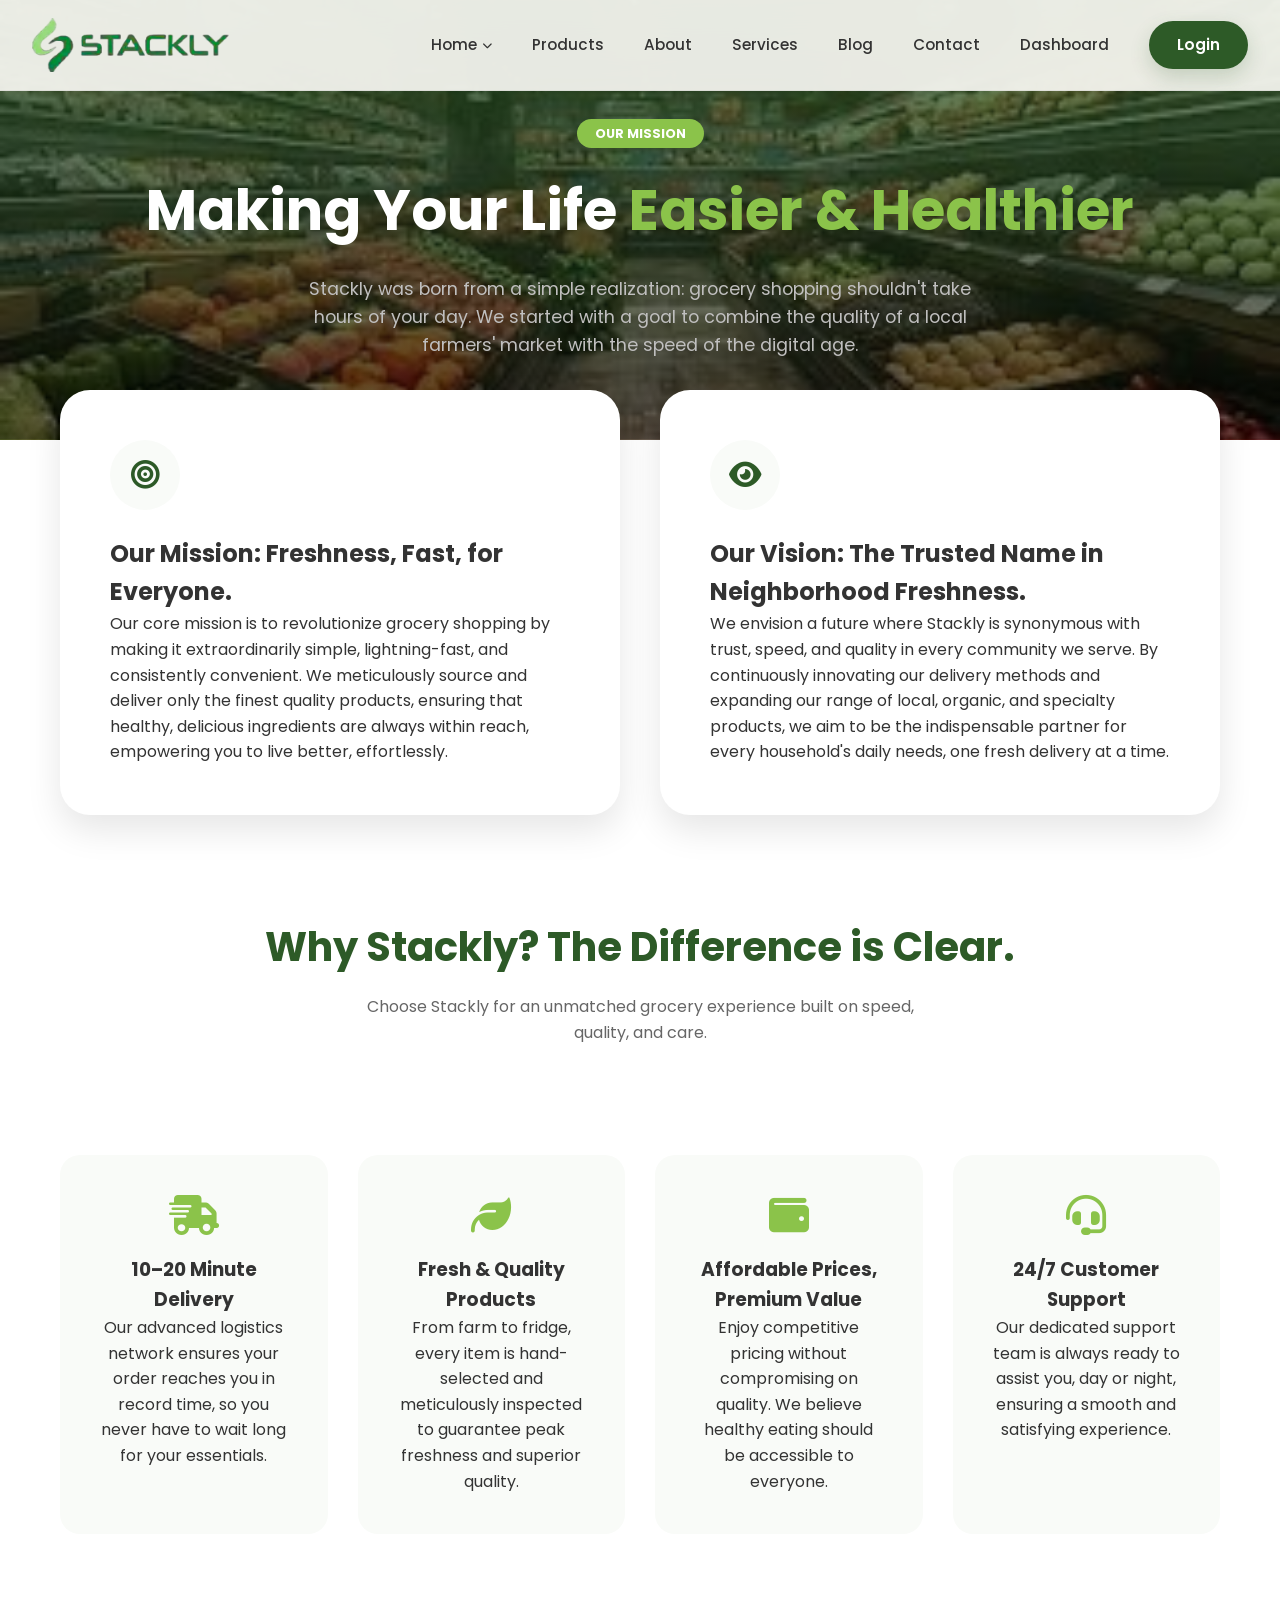
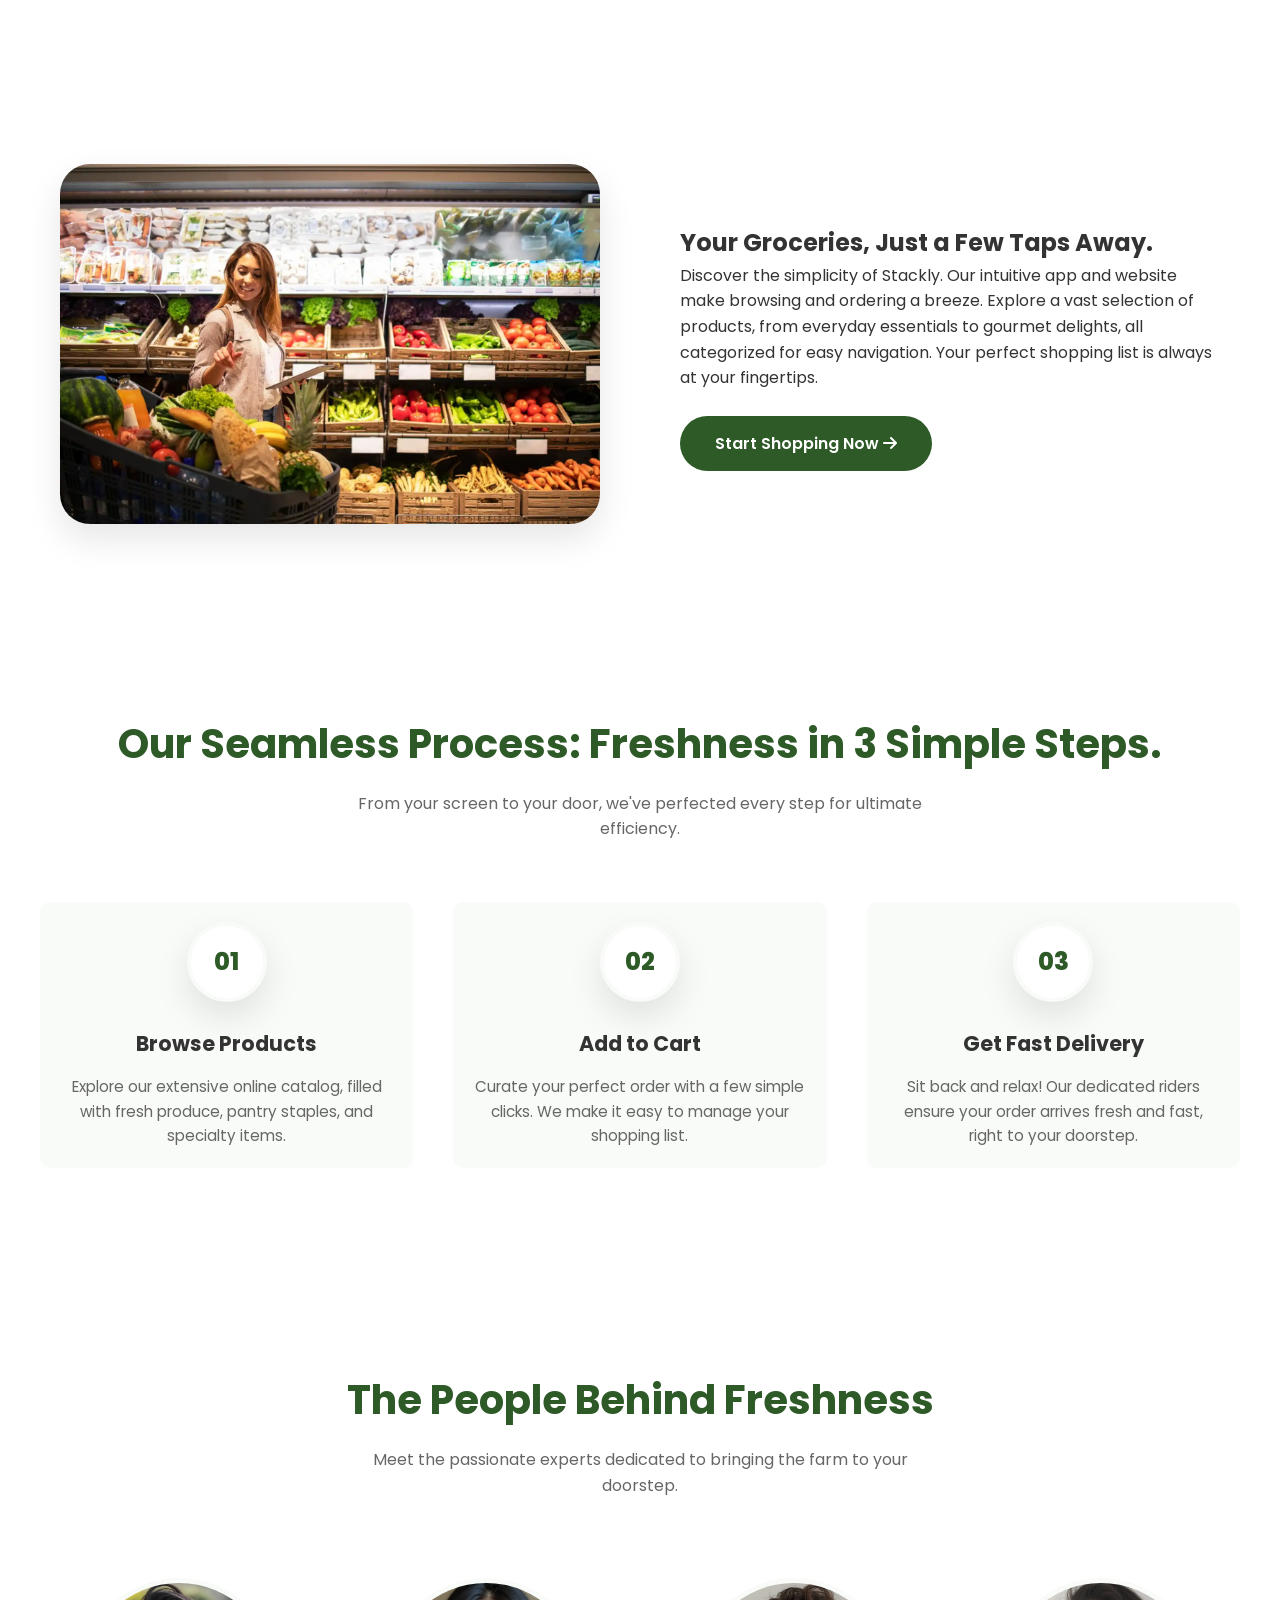
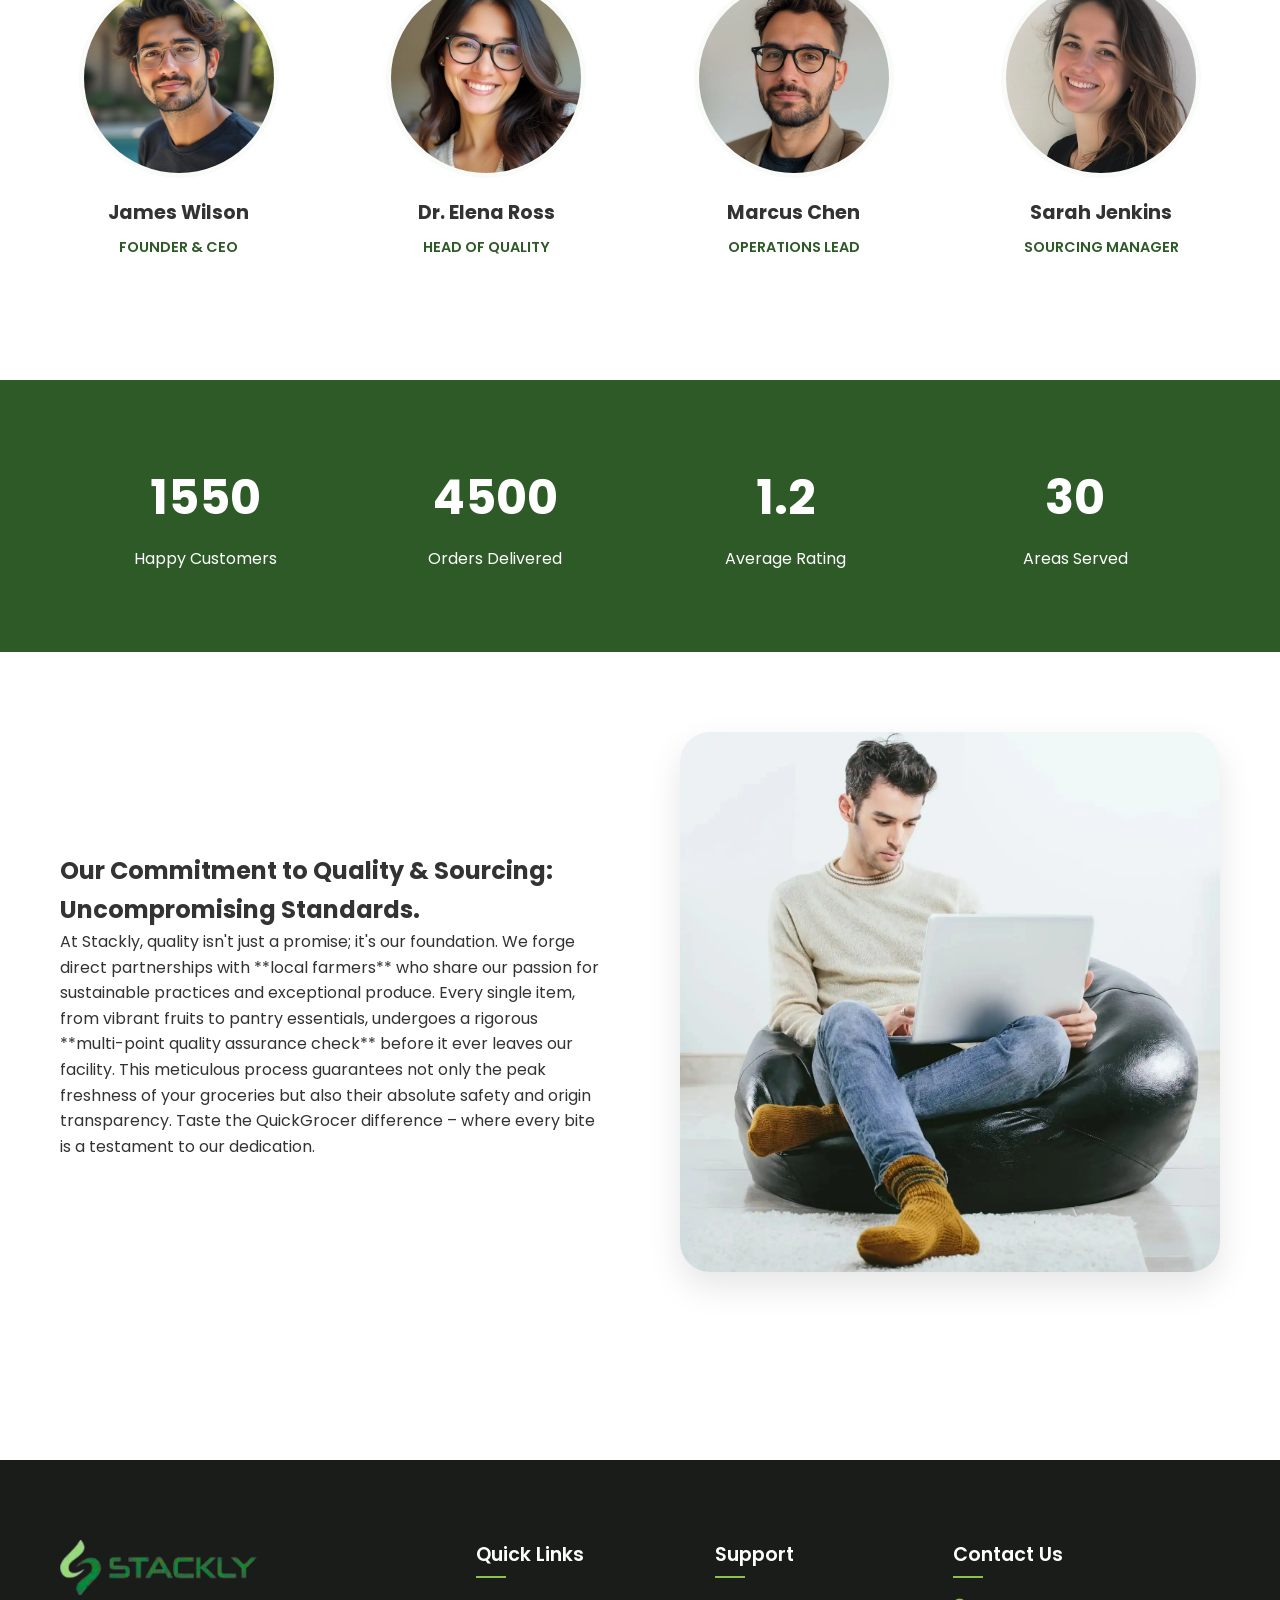
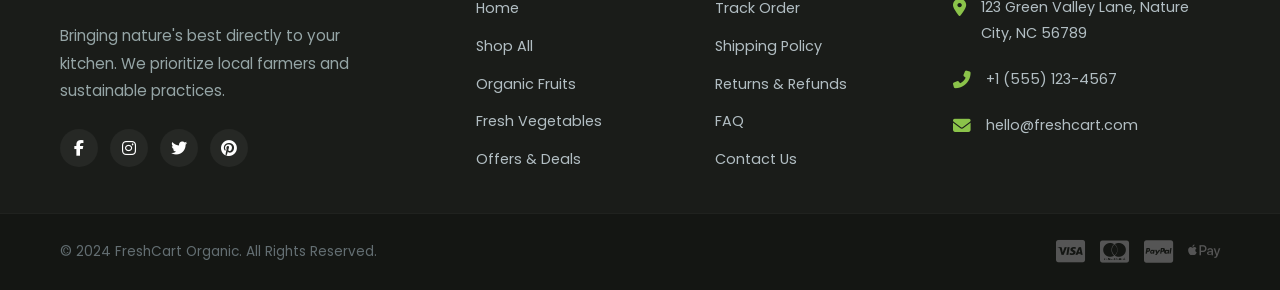
==== about.html @ 6ad71490 "first commit" ====
<!DOCTYPE html>
<html lang="en">
<head>
    <meta charset="UTF-8">
    <meta name="viewport" content="width=device-width, initial-scale=1.0">
    <title>About Us - Stackly Grocery Store</title>
    <link href="https://fonts.googleapis.com/css2?family=Poppins:wght@300;400;600;700&display=swap" rel="stylesheet">
    <link rel="stylesheet" href="https://cdnjs.cloudflare.com/ajax/libs/font-awesome/6.4.0/css/all.min.css">
    <link rel="stylesheet" href="about.css">
</head>
<body>

   <header class="main-header">
    <nav class="navbar">
        <a href="index.html" class="logo">
            <img src="assets/logo.webp" alt="Stackly Logo">
        </a>
        
        <ul class="nav-menu" id="nav-menu">
            <li class="nav-item dropdown">
                <a href="#" class="nav-link" id="current-home">
                    Home <i class="fas fa-chevron-down" style="font-size: 10px; margin-left: 5px;"></i>
                </a>
                <ul class="dropdown-menu" id="home-dropdown">
                    <li><a href="index.html">Home 1</a></li>
                    <li><a href="home2.html">Home 2</a></li>
                </ul>
            </li>
            <li class="nav-item"><a href="products.html" class="nav-link">Products</a></li>
            
            <li class="nav-item"><a href="about.html" class="nav-link">About</a></li>
            <li class="nav-item"><a href="services.html" class="nav-link">Services</a></li>
            <li class="nav-item"><a href="blog.html" class="nav-link">Blog</a></li>
            <li class="nav-item"><a href="contact.html" class="nav-link">Contact</a></li>
            <li class="nav-item"><a href="dashboard.html" class="nav-link">Dashboard</a></li>
            <li class="nav-item"><a href="login.html" class="nav-link btn-login">Login</a></li>
        </ul>

        <div class="hamburger" id="hamburger">
            <span class="bar"></span>
            <span class="bar"></span>
            <span class="bar"></span>
        </div>
    </nav>
</header>
    <section class="about-hero">
        <div class="container">
            <div class="hero-content reveal-up">
                <span class="tag">Our Mission</span>
                <h1>Making Your Life <span>Easier & Healthier</span></h1>
                <p>Stackly was born from a simple realization: grocery shopping shouldn't take hours of your day. We started with a goal to combine the quality of a local farmers' market with the speed of the digital age.</p>
            </div>
        </div>
    </section>

    <section class="mission-vision container">
        <div class="mv-grid">
            <div class="mv-card reveal-left">
                <div class="icon-circle"><i class="fas fa-bullseye"></i></div>
                <h2>Our Mission: Freshness, Fast, for Everyone.</h2>
                <p>Our core mission is to revolutionize grocery shopping by making it extraordinarily simple, lightning-fast, and consistently convenient. We meticulously source and deliver only the finest quality products, ensuring that healthy, delicious ingredients are always within reach, empowering you to live better, effortlessly.</p>
            </div>
            <div class="mv-card reveal-right">
                <div class="icon-circle"><i class="fas fa-eye"></i></div>
                <h2>Our Vision: The Trusted Name in Neighborhood Freshness.</h2>
                <p>We envision a future where Stackly is synonymous with trust, speed, and quality in every community we serve. By continuously innovating our delivery methods and expanding our range of local, organic, and specialty products, we aim to be the indispensable partner for every household's daily needs, one fresh delivery at a time.</p>
            </div>
        </div>
    </section>

    <section class="why-us ">
        <h2 class="section-title reveal-up">Why Stackly? The Difference is Clear.</h2>
        <p class="section-subtitle reveal-up delay-1">Choose Stackly for an unmatched grocery experience built on speed, quality, and care.</p>
        <div class="features-grid">
            <div class="feature-card reveal-up delay-1">
                <i class="fas fa-truck-fast"></i>
                <h3>10–20 Minute Delivery</h3>
                <p>Our advanced logistics network ensures your order reaches you in record time, so you never have to wait long for your essentials.</p>
            </div>
            <div class="feature-card reveal-up delay-2">
                <i class="fas fa-leaf"></i>
                <h3>Fresh & Quality Products</h3>
                <p>From farm to fridge, every item is hand-selected and meticulously inspected to guarantee peak freshness and superior quality.</p>
            </div>
            <div class="feature-card reveal-up delay-3">
                <i class="fas fa-wallet"></i>
                <h3>Affordable Prices, Premium Value</h3>
                <p>Enjoy competitive pricing without compromising on quality. We believe healthy eating should be accessible to everyone.</p>
            </div>
            
            <div class="feature-card reveal-up delay-5">
                <i class="fas fa-headset"></i>
                <h3>24/7 Customer Support</h3>
                <p>Our dedicated support team is always ready to assist you, day or night, ensuring a smooth and satisfying experience.</p>
            
        </div>
    </section>

    <section class="image-text-split container">
        <div class="split-content">
            <div class="image-area reveal-left">
                <img src="assets/about1.webp" alt="Person browsing groceries on a tablet">
            </div>
            <div class="text-area reveal-right">
                <h2>Your Groceries, Just a Few Taps Away.</h2>
                <p>Discover the simplicity of Stackly. Our intuitive app and website make browsing and ordering a breeze. Explore a vast selection of products, from everyday essentials to gourmet delights, all categorized for easy navigation. Your perfect shopping list is always at your fingertips.</p>
                <a href="errorPage.html" class="btn-primary">Start Shopping Now <i class="fas fa-arrow-right"></i></a>
            </div>
        </div>
    </section>

    <section class="process container">
        <h2 class="section-title reveal-up">Our Seamless Process: Freshness in 3 Simple Steps.</h2>
        <p class="section-subtitle reveal-up delay-1">From your screen to your door, we've perfected every step for ultimate efficiency.</p>
        <div class="process-grid">
            <div class="step reveal-up delay-1">
                <span class="step-num">01</span>
                <h4>Browse Products</h4>
                <p>Explore our extensive online catalog, filled with fresh produce, pantry staples, and specialty items.</p>
            </div>
            <div class="step reveal-up delay-2">
                <span class="step-num">02</span>
                <h4>Add to Cart</h4>
                <p>Curate your perfect order with a few simple clicks. We make it easy to manage your shopping list.</p>
            </div>
            <div class="step reveal-up delay-3">
                <span class="step-num">03</span>
                <h4>Get Fast Delivery</h4>
                <p>Sit back and relax! Our dedicated riders ensure your order arrives fresh and fast, right to your doorstep.</p>
            </div>
        </div>
    </section>

    <section class="team container">
    <div class="section-header reveal-up">
        <h2 class="section-title">The People Behind <span>Freshness</span></h2>
        <p class="section-subtitle">Meet the passionate experts dedicated to bringing the farm to your doorstep.</p>
    </div>

    <div class="team-grid">
        <div class="team-card reveal-up delay-1">
            <div class="member-img">
                <img src="assets/uifaces-popular-avatar (4).webp" alt="CEO">
                <div class="social-overlay">
                    <a href="errorPage.html"><i class="fab fa-linkedin-in"></i></a>
                    <a href="errorPage.html"><i class="fab fa-twitter"></i></a>
                </div>
            </div>
            <div class="member-info">
                <h4>James Wilson</h4>
                <span>Founder & CEO</span>
            </div>
        </div>

        <div class="team-card reveal-up delay-2">
            <div class="member-img">
                <img src="assets/uifaces-popular-avatar (3).webp" alt="Nutritionist">
                <div class="social-overlay">
                    <a href="errorPage.html"><i class="fab fa-linkedin-in"></i></a>
                    <a href="errorPage.html"><i class="fab fa-instagram"></i></a>
                </div>
            </div>
            <div class="member-info">
                <h4>Dr. Elena Ross</h4>
                <span>Head of Quality</span>
            </div>
        </div>

        <div class="team-card reveal-up delay-3">
            <div class="member-img">
                <img src="assets/uifaces-popular-avatar (6).webp" alt="Logistics">
                <div class="social-overlay">
                    <a href="errorPage.html"><i class="fab fa-linkedin-in"></i></a>
                    <a href="errorPage.html"><i class="fab fa-twitter"></i></a>
                </div>
            </div>
            <div class="member-info">
                <h4>Marcus Chen</h4>
                <span>Operations Lead</span>
            </div>
        </div>

        <div class="team-card reveal-up delay-4">
            <div class="member-img">
                <img src="assets/uifaces-popular-avatar (7).webp" alt="Sourcing">
                <div class="social-overlay">
                    <a href="errorPage.html"><i class="fab fa-linkedin-in"></i></a>
                    <a href="errorPage.html"><i class="fab fa-instagram"></i></a>
                </div>
            </div>
            <div class="member-info">
                <h4>Sarah Jenkins</h4>
                <span>Sourcing Manager</span>
            </div>
        </div>
    </div>
</section>

    <section class="customer-trust-stats">
        <div class="container stats-grid">
            <div class="stat-item reveal-up delay-1">
                <h2 class="counter" data-target="5000">0</h2>
                <p>Happy Customers</p>
            </div>
            <div class="stat-item reveal-up delay-2">
                <h2 class="counter" data-target="15000">0</h2>
                <p>Orders Delivered</p>
            </div>
            <div class="stat-item reveal-up delay-3">
                <h2 class="counter" data-target="4.9">0</h2>
                <p>Average Rating</p>
            </div>
            <div class="stat-item reveal-up delay-4">
                <h2 class="counter" data-target="50">0</h2>
                <p>Areas Served</p>
            </div>
        </div>
    </section>

    <section class="image-text-split reverse container">
        <div class="split-content">
            <div class="image-area reveal-right">
                <img src="assets/about2.webp" alt="Fresh produce being quality checked">
            </div>
            <div class="text-area reveal-left">
                <h2>Our Commitment to Quality & Sourcing: Uncompromising Standards.</h2>
                <p>At Stackly, quality isn't just a promise; it's our foundation. We forge direct partnerships with **local farmers** who share our passion for sustainable practices and exceptional produce. Every single item, from vibrant fruits to pantry essentials, undergoes a rigorous **multi-point quality assurance check** before it ever leaves our facility. This meticulous process guarantees not only the peak freshness of your groceries but also their absolute safety and origin transparency. Taste the QuickGrocer difference – where every bite is a testament to our dedication.</p>
            </div>
        </div>
    </section>

    

    <footer class="main-footer">
    <div class="container footer-grid">
        <div class="footer-col">
    <a href="index.html" class="footer-logo">
        <img src="assets/logo.webp" alt="FreshCart Logo">
    </a>
    <p class="footer-desc">Bringing nature's best directly to your kitchen. We prioritize local farmers and sustainable practices.</p>
    <div class="social-links">
        <a href="errorPage.html"><i class="fab fa-facebook-f"></i></a>
        <a href="errorPage.html"><i class="fab fa-instagram"></i></a>
        <a href="errorPage.html"><i class="fab fa-twitter"></i></a>
        <a href="errorPage.html"><i class="fab fa-pinterest"></i></a>
    </div>
</div>

        <div class="footer-col">
            <h3>Quick Links</h3>
            <ul>
                <li><a href="index.html">Home</a></li>
                <li><a href="products.html">Shop All</a></li>
                <li><a href="errorPage.html">Organic Fruits</a></li>
                <li><a href="errorPage.html">Fresh Vegetables</a></li>
                <li><a href="errorPage.html">Offers & Deals</a></li>
            </ul>
        </div>

        <div class="footer-col">
            <h3>Support</h3>
            <ul>
                <li><a href="errorPage.html">Track Order</a></li>
                <li><a href="errorPage.html">Shipping Policy</a></li>
                <li><a href="errorPage.html">Returns & Refunds</a></li>
                <li><a href="errorPage.html">FAQ</a></li>
                <li><a href="contact.html">Contact Us</a></li>
            </ul>
        </div>

        <div class="footer-col">
            <h3>Contact Us</h3>
            <div class="contact-item">
                <i class="fas fa-map-marker-alt"></i>
                <p>123 Green Valley Lane, Nature City, NC 56789</p>
            </div>
            <div class="contact-item">
                <i class="fas fa-phone-alt"></i>
                <p>+1 (555) 123-4567</p>
            </div>
            <div class="contact-item">
                <i class="fas fa-envelope"></i>
                <p>hello@freshcart.com</p>
            </div>
        </div>
    </div>

    <div class="footer-bottom">
        <div class="container bottom-flex">
            <p>&copy; 2024 FreshCart Organic. All Rights Reserved.</p>
            <div class="payment-methods">
                <i class="fab fa-cc-visa"></i>
                <i class="fab fa-cc-mastercard"></i>
                <i class="fab fa-cc-paypal"></i>
                <i class="fab fa-apple-pay"></i>
            </div>
        </div>
    </div>
</footer>
    <script>
        document.addEventListener('DOMContentLoaded', () => {
    const hamburger = document.getElementById('hamburger');
const navMenu = document.getElementById('nav-menu');

// Toggle Hamburger
hamburger.addEventListener('click', () => {
    navMenu.classList.toggle('active');
    hamburger.classList.toggle('toggle');
});

// Handle Mobile Dropdown Click
const homeItem = document.querySelector('.nav-item.dropdown');
homeItem.addEventListener('click', function(e) {
    if (window.innerWidth <= 992) {
        // Only toggle sub-menu on mobile
        this.classList.toggle('active');
        // Prevent immediate navigation if the 'Home' link itself is clicked
        if(e.target.id === 'current-home') {
            e.preventDefault();
        }
    }
});

// Close menu on link click (if it's not a dropdown toggle)
document.querySelectorAll('.nav-link').forEach(link => {
    link.addEventListener('click', (e) => {
        if (!link.parentElement.classList.contains('dropdown')) {
            navMenu.classList.remove('active');
            hamburger.classList.remove('remove');
        }
    });
});  
    // 1. Reveal Elements on Scroll (STAY VISIBLE)
    const revealElements = document.querySelectorAll('.reveal-up, .reveal-left, .reveal-right');
    
    const revealObserver = new IntersectionObserver((entries, observer) => {
        entries.forEach(entry => {
            if (entry.isIntersecting) {
                entry.target.classList.add('active');
                observer.unobserve(entry.target); // Stop observing, element stays visible
            }
        });
    }, { threshold: 0.15 }); // Trigger when 15% of the element is visible

    revealElements.forEach(el => revealObserver.observe(el));

    // 2. Counter Animation for Stats Section
    const counters = document.querySelectorAll('.counter');
    const statsSection = document.querySelector('.customer-trust-stats');

    const countObserver = new IntersectionObserver((entries, observer) => {
        if(entries[0].isIntersecting) {
            counters.forEach(counter => {
                const target = parseFloat(counter.getAttribute('data-target')); // Use parseFloat for decimals
                const isDecimal = target % 1 !== 0; // Check if target has a decimal

                const updateCount = () => {
                    const current = parseFloat(counter.innerText); // Use parseFloat
                    let increment = target / 100; // Adjust speed as needed

                    if (isDecimal) {
                        increment = 0.1; // For decimals, increment by 0.1
                        if (current < target) {
                            counter.innerText = (current + increment).toFixed(1); // Keep one decimal place
                            setTimeout(updateCount, 50); // Slower for smoother decimal count
                        } else {
                            counter.innerText = target.toFixed(1)  // Add + or ⭐
                        }
                    } else {
                        if (current < target) {
                            counter.innerText = Math.ceil(current + increment);
                            setTimeout(updateCount, 20); // Faster for integers
                        } else {
                            counter.innerText = target.toLocaleString() + "+"; // Add + for large numbers
                        }
                    }
                };
                updateCount();
            });
            observer.unobserve(statsSection); // Stop observing after counters animate
        }
    }, { threshold: 0.4 }); // Trigger when 40% of the stats section is visible

    if (statsSection) { // Ensure statsSection exists before observing
        countObserver.observe(statsSection);
    }
});
    </script>
</body>
</html>
---- about.css ----
:root {
    --primary: #2d5a27;       /* Deep Forest Green */
    --accent: #8bc34a;        /* Fresh Leaf Green */
    --secondary: #f9fbf8;     /* Very Light Mint */
    --text: #333333;
    --white: #ffffff;
    --shadow: 0 10px 30px rgba(0, 0, 0, 0.08);
    --transition: all 0.4s cubic-bezier(0.165, 0.84, 0.44, 1);
}

* {
    margin: 0;
    padding: 0;
    box-sizing: border-box;
}

body {
    font-family: 'Plus Jakarta Sans', sans-serif;
    line-height: 1.6;
    color: var(--text);
    overflow-x: hidden;
}

.container {
    max-width: 1200px;
    margin: 0 auto;
    padding: 0 20px;
}

/* --- REVEAL ANIMATIONS --- */
.reveal-up, .reveal-left, .reveal-right {
    opacity: 0;
    transition: all 0.8s ease-out;
}

.reveal-up { transform: translateY(50px); }
.reveal-left { transform: translateX(-50px); }
.reveal-right { transform: translateX(50px); }

.active {
    opacity: 1 !important;
    transform: translate(0) !important;
}

.delay-1 { transition-delay: 0.2s; }
.delay-2 { transition-delay: 0.4s; }
.delay-3 { transition-delay: 0.6s; }

/* --- NAVBAR --- */
 :root {
    --primary: #2d5a27;    /* Forest Green */
    --accent: #8bc34a;     /* Leaf Green */
    --white: #ffffff;
    --text: #333333;
    --light-bg: #f8fbf8;
     --footer-bg: #1A1C19;
    --footer-text: #b2bec3;
    --footer-heading: #ffffff;
    --accent: #8bc34a; /* Leaf Green */
    --transition: all 0.3s ease;
    --transition: all 0.3s cubic-bezier(0.25, 0.8, 0.25, 1);
    --shadow: 0 15px 35px rgba(0,0,0,0.1);
}

* {
    margin: 0;
    padding: 0;
    box-sizing: border-box;
    font-family: 'Poppins', sans-serif;
}

/* ================================================================
   2. HEADER & NAVBAR CONTAINER
   ================================================================ */
.main-header {
    background: rgba(253, 252, 248, 0.9);
    backdrop-filter: blur(20px);
    -webkit-backdrop-filter: blur(20px); /* Safari Support */
    position: fixed;
    width: 100%;
    top: 0;
    z-index: 1000;
    border-bottom: 1px solid rgba(0,0,0,0.05);
}

.navbar {
    max-width: 1300px;
    margin: 0 auto;
    display: flex;
    justify-content: space-between;
    align-items: center;
    height: 90px;
    padding: 0 2rem;
}

/* ================================================================
   3. LOGO (Updated: Image Support)
   ================================================================ */
.logo {
    display: flex;
    align-items: center;
    text-decoration: none;
    height: 100%;
}

.logo img {
    height: 55px; /* Adjust this to match your logo's aspect ratio */
    width: auto;
    object-fit: contain;
    transition: var(--transition);
}

.logo:hover img {
    transform: scale(1.05);
}

/* ================================================================
   4. NAVIGATION MENU
   ================================================================ */
.nav-menu {
    display: flex;
    align-items: center;
    list-style: none;
    gap: 2.5rem;
}

.nav-item {
    position: relative;
    list-style: none;
}

.nav-link {
    text-decoration: none;
    color: var(--text);
    font-weight: 500;
    font-size: 0.95rem;
    transition: var(--transition);
    cursor: pointer;
    display: flex;
    align-items: center;
}

.nav-link:hover {
    color: var(--accent);
}

/* ================================================================
   5. DROPDOWN LOGIC (Updated: Home 1 & Home 2)
   ================================================================ */
.dropdown-menu {
    position: absolute;
    top: 100%;
    left: 0;
    background: var(--white);
    min-width: 160px;
    box-shadow: var(--shadow);
    border-radius: 12px;
    padding: 10px 0;
    opacity: 0;
    visibility: hidden;
    transform: translateY(20px);
    transition: var(--transition);
    list-style: none;
    z-index: 1100;
}

/* Show Dropdown on Hover (Desktop) */
@media (min-width: 993px) {
    .nav-item:hover .dropdown-menu {
        opacity: 1;
        visibility: visible;
        transform: translateY(10px);
    }
}

.dropdown-menu li a {
    display: block;
    padding: 10px 20px;
    text-decoration: none;
    color: var(--text);
    font-size: 0.85rem;
    transition: 0.3s;
}

.dropdown-menu li a:hover {
    background: #f4f6f1;
    color: var(--primary);
    padding-left: 25px; /* Slide effect */
}

/* ================================================================
   6. LOGIN BUTTON
   ================================================================ */
.btn-login {
    background: var(--primary);
    color: white !important;
    padding: 12px 28px;
    border-radius: 50px;
    box-shadow: 0 8px 20px rgba(45, 90, 39, 0.2);
    font-weight: 600;
}

.btn-login:hover {
    background: var(--accent);
    color: var(--primary) !important;
    transform: translateY(-2px);
}

/* ================================================================
   7. HAMBURGER & MOBILE MENU (Updated: Responsive Design)
   ================================================================ */
.hamburger {
    display: none;
    cursor: pointer;
    z-index: 1001;
}

.bar {
    display: block;
    width: 25px;
    height: 2px;
    background: var(--text);
    margin: 6px;
    transition: 0.4s;
}

@media (max-width: 992px) {
    .navbar {
        height: 80px;
    }

    .hamburger {
        display: block;
    }

    .nav-menu {
        position: fixed;
        top: 0;
        left: -100%;
        width: 75%;
        height: 100vh;
        background: var(--white);
        flex-direction: column;
        justify-content: flex-start;
        align-items: center; /* Aligned left for easier reading */
        padding: 100px 40px;
        gap: 1.5rem;
        transition: 0.5s ease-in-out;
        box-shadow: 15px 0 50px rgba(0,0,0,0.1);
    }

    .nav-menu.active {
        left: 0;
    }

    /* Mobile Dropdown Tweak */
    .nav-item.dropdown.active .dropdown-menu {
        position: static;
        display: block;
        opacity: 1;
        visibility: visible;
        transform: none;
        box-shadow: none;
        background: #f9f9f9;
        margin-top: 10px;
        width: 100%;
    }

    .dropdown-menu {
        display: none; /* Hidden until parent is clicked on mobile */
    }

    /* Hamburger to X Animation */
    .hamburger.toggle .bar:nth-child(1) {
        transform: rotate(-45deg) translate(-5px, 6px);
    }
    .hamburger.toggle .bar:nth-child(2) {
        opacity: 0;
    }
    .hamburger.toggle .bar:nth-child(3) {
        transform: rotate(45deg) translate(-5px, -6px);
    }
}

/* Extra small devices */
@media (max-width: 480px) {
    .nav-menu {
        width: 100%;
    }
    .logo img {
        height: 45px;
    }
}
/* --- HERO --- */
.about-hero {
    padding: 120px 0 80px;
    background: linear-gradient(135deg, #f0f7ee 0%, #ffffff 100%);
        background: 
        linear-gradient(rgba(45, 90, 39, 0.75), rgba(0, 0, 0, 0.6)), 
        url(assets/about-hero.webp);
    background-size: cover;
    background-position: center;
    text-align: center;
}

.tag {
    background: var(--accent);
    color: var(--white);
    padding: 6px 18px;
    border-radius: 50px;
    font-size: 0.8rem;
    font-weight: 700;
    text-transform: uppercase;
}

.about-hero h1 {
    font-size: 3.5rem;
    margin: 20px 0;
    color: var(--white);
}

.about-hero h1 span { color: var(--accent); }

.about-hero p {
    max-width: 700px;
    margin: 0 auto;
    font-size: 1.1rem;
    color: #c0bfbf;
}
/* --- MISSION & VISION --- */
.mv-grid {
    display: grid;
    grid-template-columns: 1fr 1fr;
    gap: 40px;
    margin-top: -50px;
}

.mv-card {
    background: var(--white);
    padding: 50px;
    border-radius: 30px;
    box-shadow: var(--shadow);
}

.icon-circle {
    width: 70px;
    height: 70px;
    background: var(--secondary);
    color: var(--primary);
    border-radius: 50%;
    display: flex;
    align-items: center;
    justify-content: center;
    font-size: 1.8rem;
    margin-bottom: 25px;
}

/* --- WHY US FEATURES --- */
.why-us {
    padding: 100px 0;
    text-align: center;
    background: #fff;
}

.section-title { font-size: 2.5rem; color: var(--primary); margin-bottom: 15px; }

.features-grid {
    display: grid;
    grid-template-columns: repeat(auto-fit, minmax(250px, 1fr));
    gap: 30px;
    padding: 50px 20px;
    max-width: 1200px;
    margin: 0 auto;
}

.feature-card {
    padding: 40px;
    border-radius: 20px;
    background: var(--secondary);
    transition: var(--transition);
}

.feature-card:hover { transform: translateY(-10px); background: var(--white); box-shadow: var(--shadow); }

.feature-card i { font-size: 2.5rem; color: var(--accent); margin-bottom: 20px; }

/* --- IMAGE TEXT SPLIT --- */
.split-content {
    display: grid;
    grid-template-columns: 1fr 1fr;
    align-items: center;
    gap: 80px;
    padding: 80px 0;
}

.reverse .split-content { direction: rtl; }
.reverse .text-area { direction: ltr; }

.image-area img {
    width: 100%;
    border-radius: 30px;
    box-shadow: var(--shadow);
}

.btn-primary {
    display: inline-block;
    padding: 15px 35px;
    background: var(--primary);
    color: white;
    text-decoration: none;
    border-radius: 50px;
    margin-top: 25px;
    font-weight: 600;
}

/* --- STATS --- */
.customer-trust-stats {
    background: var(--primary);
    color: white;
    padding: 80px 0;
    text-align: center;
}

.stats-grid {
    display: grid;
    grid-template-columns: repeat(4, 1fr);
}

.stat-item h2 { font-size: 3rem; margin-bottom: 10px; }

/* --- PROCESS SECTION STYLING --- */
.process {
    padding: 100px 0;
  
    text-align: center;
}

.section-subtitle {
    color: #666;
    margin-bottom: 60px;
    max-width: 600px;
    margin-left: auto;
    margin-right: auto;
}

.process-grid {
    display: grid;
    grid-template-columns: repeat(3, 1fr);
    gap: 40px;
    position: relative;

}

/* Connecting Line (Desktop Only) */
@media (min-width: 1025px) {
    .process-grid::before {
        content: '';
        position: absolute;
        top: 45px;
        left: 15%;
        right: 15%;
        height: 2px;
        background: dashed var(--accent);
        opacity: 0.3;
        z-index: 0;
    }
}

.step {
    position: relative;
    z-index: 1;
    padding: 20px;
      background-color: #f9fbf8;
      border-radius: 10px;
}

.step-num {
    display: inline-flex;
    align-items: center;
    justify-content: center;
    width: 80px;
    height: 80px;
    background: var(--white);
    color: var(--primary);
    border: 4px solid var(--secondary);
    border-radius: 50%;
    font-size: 1.5rem;
    font-weight: 800;
    margin-bottom: 25px;
    box-shadow: var(--shadow);
    transition: var(--transition);
     
}

.step:hover .step-num {
    background: var(--primary);
    color: var(--white);
    transform: scale(1.1) rotate(10deg);
    border-color: var(--accent);
}

.step h4 {
    font-size: 1.3rem;
    color: var(--text);
    margin-bottom: 15px;
    font-weight: 700;
}

.step p {
    color: #666;
    font-size: 0.95rem;
    line-height: 1.6;
}
/* --- TEAM SECTION --- */
.team {
    padding: 100px 0;
    text-align: center;
}

.team-grid {
    display: grid;
    grid-template-columns: repeat(auto-fit, minmax(250px, 1fr));
    gap: 30px;
    margin-top: 50px;
}

.team-card {
    background: var(--white);
    padding: 20px;
    border-radius: 20px;
    transition: var(--transition);
}

.member-img {
    position: relative;
    width: 200px;
    height: 200px;
    margin: 0 auto 20px;
    border-radius: 50%;
    overflow: hidden;
    border: 5px solid var(--secondary);
}

.member-img img {
    width: 100%;
    height: 100%;
    object-fit: cover;
    transition: transform 0.5s ease;
}

/* Social Hover Overlay */
.social-overlay {
    position: absolute;
    top: 0;
    left: 0;
    width: 100%;
    height: 100%;
    background: rgba(45, 90, 39, 0.8); /* Your Primary Green with opacity */
    display: flex;
    justify-content: center;
    align-items: center;
    gap: 15px;
    opacity: 0;
    transition: var(--transition);
}

.social-overlay a {
    color: white;
    font-size: 1.2rem;
    transition: var(--transition);
}

.social-overlay a:hover {
    color: var(--accent);
    transform: translateY(-3px);
}

.team-card:hover .social-overlay {
    opacity: 1;
}

.team-card:hover .member-img img {
    transform: scale(1.1);
}

.member-info h4 {
    font-size: 1.2rem;
    color: var(--text);
    margin-bottom: 5px;
}

.member-info span {
    color: var(--primary);
    font-weight: 600;
    font-size: 0.9rem;
    text-transform: uppercase;
}

/* Responsive adjustment */
@media (max-width: 768px) {
    .member-img {
        width: 160px;
        height: 160px;
    }
}

/* --- RESPONSIVE ADJUSTMENTS --- */
@media (max-width: 1024px) {
    .process-grid {
        grid-template-columns: repeat(3, 1fr);
        gap: 20px;
    }
    
    .step-num {
        width: 60px;
        height: 60px;
        font-size: 1.2rem;
    }
}

@media (max-width: 768px) {
    .process-grid {
        grid-template-columns: 1fr; /* Stack vertically on mobile */
        gap: 50px;
    }

    .step::after {
        display: none; /* Remove connecting lines on mobile */
    }

    .step-num {
        margin-bottom: 15px;
    }
}
/* --- FOOTER --- */
:root {
    --footer-bg: #1A1C19;
    --footer-text: #b2bec3;
    --footer-heading: #ffffff;
    --accent: #8bc34a; /* Leaf Green */
    --transition: all 0.3s ease;
}

/* --- MAIN FOOTER --- */
.main-footer {
    background-color: var(--footer-bg);
    color: var(--footer-text);
    padding: 80px 0 0 0; /* Top padding 80px, others 0 */
    margin-top: 100px;
    
}

.footer-grid {
    display: grid;
    grid-template-columns: 1fr; /* Default to 1 column for mobile */
    gap: 40px;
    padding-bottom: 60px;
}

/* --- LOGO & DESCRIPTION --- */
.footer-logo {
    display: inline-block;
    margin-bottom: 20px;
}

.footer-logo img {
    height: 55px; /* Fixed height for consistency */
    width: auto;
    object-fit: contain;
    display: block;
}

.footer-col p {
    line-height: 1.8;
    font-size: 0.95rem;
    color: #95a5a6;
    max-width: 320px;
}

/* --- HEADINGS --- */
.footer-col h3 {
    color: var(--footer-heading);
    font-size: 1.2rem;
    font-weight: 600;
    margin-bottom: 25px;
    position: relative;
}

/* Subtle underline for headings */
.footer-col h3::after {
    content: '';
    position: absolute;
    left: 0;
    bottom: -8px;
    width: 30px;
    height: 2px;
    background-color: var(--accent);
}

/* --- LIST LINKS --- */
.footer-col ul {
    list-style: none;
    padding: 0;
}

.footer-col ul li {
    margin-bottom: 12px;
}

.footer-col ul li a {
    color: var(--footer-text);
    text-decoration: none;
    font-size: 0.9rem;
    transition: var(--transition);
    display: inline-block;
}

.footer-col ul li a:hover {
    color: var(--accent);
    transform: translateX(5px); /* Smooth slide effect */
}

/* --- CONTACT ITEMS --- */
.contact-item {
    display: flex;

    gap: 15px;
    margin-bottom: 20px;
}

.contact-item i {
    color: var(--accent);
    font-size: 1.1rem;
    margin-top: 4px;
}

.contact-item p {
    margin: 0;
    font-size: 0.9rem;
    color: var(--footer-text);
}

/* --- SOCIAL LINKS --- */
.social-links {
    display: flex;
    gap: 12px;
    margin-top: 25px;
}

.social-links a {
    width: 38px;
    height: 38px;
    background: rgba(255, 255, 255, 0.05);
    display: flex;
    align-items: center;
    justify-content: center;
    border-radius: 50%;
    color: #fff;
    transition: var(--transition);
    text-decoration: none;
}

.social-links a:hover {
    background: var(--accent);
    transform: translateY(-5px);
    color: #1A1C19;
}

/* --- FOOTER BOTTOM --- */
.footer-bottom {
    background: #141613; /* Slightly darker than main footer */
    padding: 25px 25px;
    margin-top: 30px;
    border-top: 1px solid rgba(255, 255, 255, 0.05);
}

.bottom-flex {
    display: flex;
    flex-direction: column; /* Stacked for mobile */
    align-items: center;
    justify-content: space-between;
    gap: 20px;
    text-align: center;
}

.footer-bottom p {
    font-size: 0.85rem;
    color: #636e72;
    margin: 0;
}

.payment-methods {
    display: flex;
    gap: 15px;
    font-size: 1.6rem;
    color: #555;
}

.payment-methods i:hover {
    color: var(--footer-text);
}

/* ================================================================
   RESPONSIVE BREAKPOINTS
   ================================================================ */

/* Tablets (Large Mobile to iPad) */
@media (min-width: 600px) {
    .footer-grid {
        grid-template-columns: repeat(2, 1fr);
        padding: 0 40px;
    }
}

/* Desktop (Laptops and up) */
@media (min-width: 1024px) {
    .footer-grid {
        grid-template-columns: 2fr 1fr 1fr 1.5fr; /* Restores the original 4-column layout */
        gap: 60px;
        padding: 0 20px;
    }

    .bottom-flex {
        flex-direction: row; /* Horizontal on desktop */
        text-align: left;
    }
    
    .footer-col h3::after {
        left: 0; /* Keep underline left-aligned */
    }
}

/* Specific fix for Centering on small mobile */
@media (max-width: 599px) {
    .footer-col {
        text-align: center;
        display: flex;
        flex-direction: column;
        
        align-items: center;
    }
    .footer-col h3::after {
        left: 50%;
        transform: translateX(-50%);
    }
    .contact-item {
        justify-content: center;
        text-align: center;
        flex-direction: column;
        gap: 5px;
    }
}
/* --- RESPONSIVE DESIGN --- */

/* Tablet & Smaller Desktops (Under 1024px) */
@media (max-width: 1024px) {
    .about-hero h1 {
        font-size: 2.8rem;
    }
    
    .mv-grid {
        grid-template-columns: 1fr; /* Stacks Mission & Vision */
        margin-top: 20px;
    }

    .split-content {
        gap: 40px;
    }

    .stats-grid {
        grid-template-columns: repeat(2, 1fr); /* 2x2 grid for stats */
        gap: 30px;
    }

    .footer-grid {
        grid-template-columns: repeat(2, 1fr);
    }
}

/* Mobile Devices (Under 768px) */
@media (max-width: 768px) {
    /* Navbar Adjustment */
    .nav-menu {
        position: fixed;
        left: -100%;
        top: 70px;
        flex-direction: column;
        background-color: var(--white);
        width: 100%;
        text-align: center;
        transition: 0.3s;
        box-shadow: 0 10px 10px rgba(0,0,0,0.1);
        padding: 20px 0;
    }

    .nav-menu.active {
        left: 0;
    }

    .hamburger {
        display: block;
        cursor: pointer;
    }

    /* Hero Text */
    .about-hero h1 {
        font-size: 2.2rem;
    }

    /* Layout Stacking */
    .split-content, 
    .reverse .split-content {
        grid-template-columns: 1fr;
        direction: ltr; /* Reset reverse layout on mobile */
        text-align: center;
    }

    .image-area {
        order: -1; /* Ensures image stays on top of text on mobile */
    }

    .process-grid {
        grid-template-columns: 1fr;
    }

    .stats-grid {
        grid-template-columns: 1fr; /* Single column for stats */
    }

    .mv-card {
        padding: 30px;
    }

    .footer-grid {
        grid-template-columns: repeat(2,1fr);
        
    }

    .contact-item {
        justify-content: center;
    }

    .bottom-flex {
        flex-direction: column;
        gap: 15px;
    }
}

/* Very Small Screens (Under 480px) */
@media (max-width: 480px) {
    .about-hero h1 {
        font-size: 1.8rem;
    }
    
    .section-title {
        font-size: 1.8rem;
    }

    .btn-primary {
        width: 100%;
        text-align: center;
    }
    .footer-grid {
        grid-template-columns: 1fr;
        
    }
}
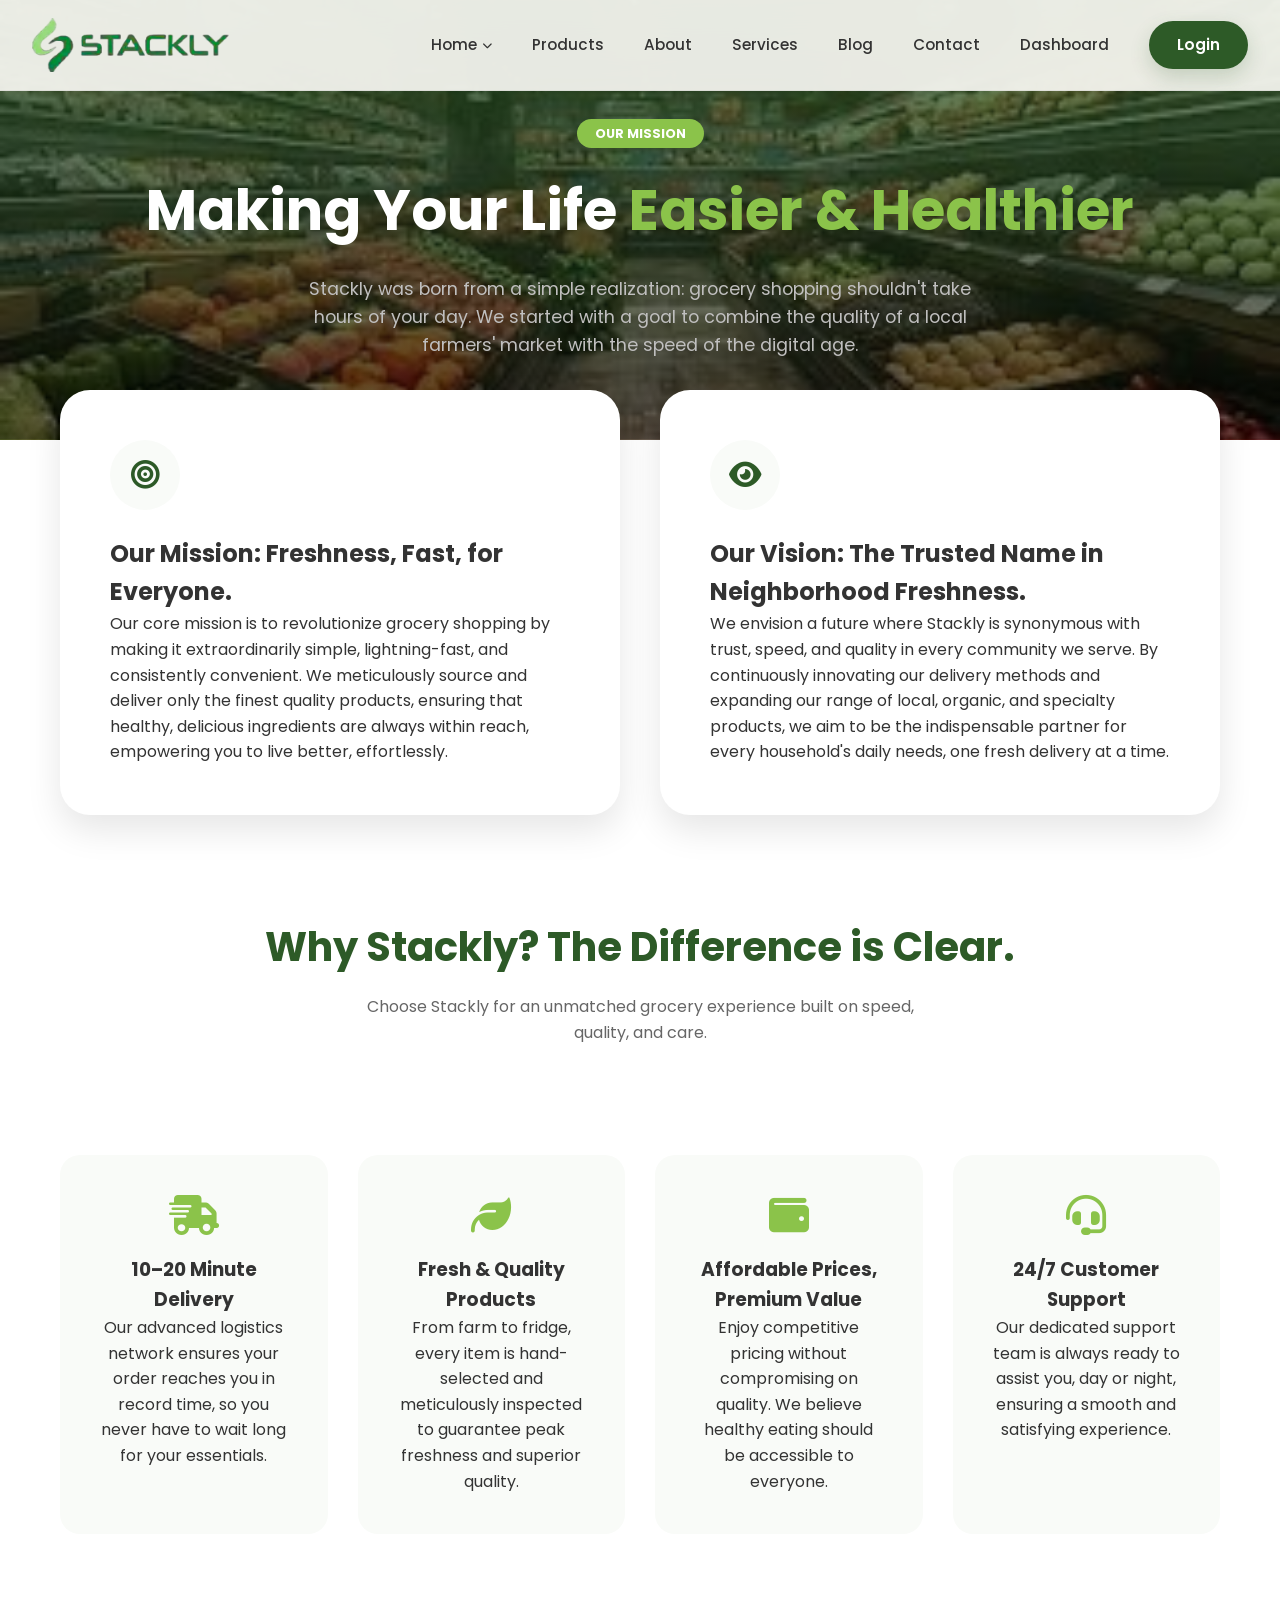
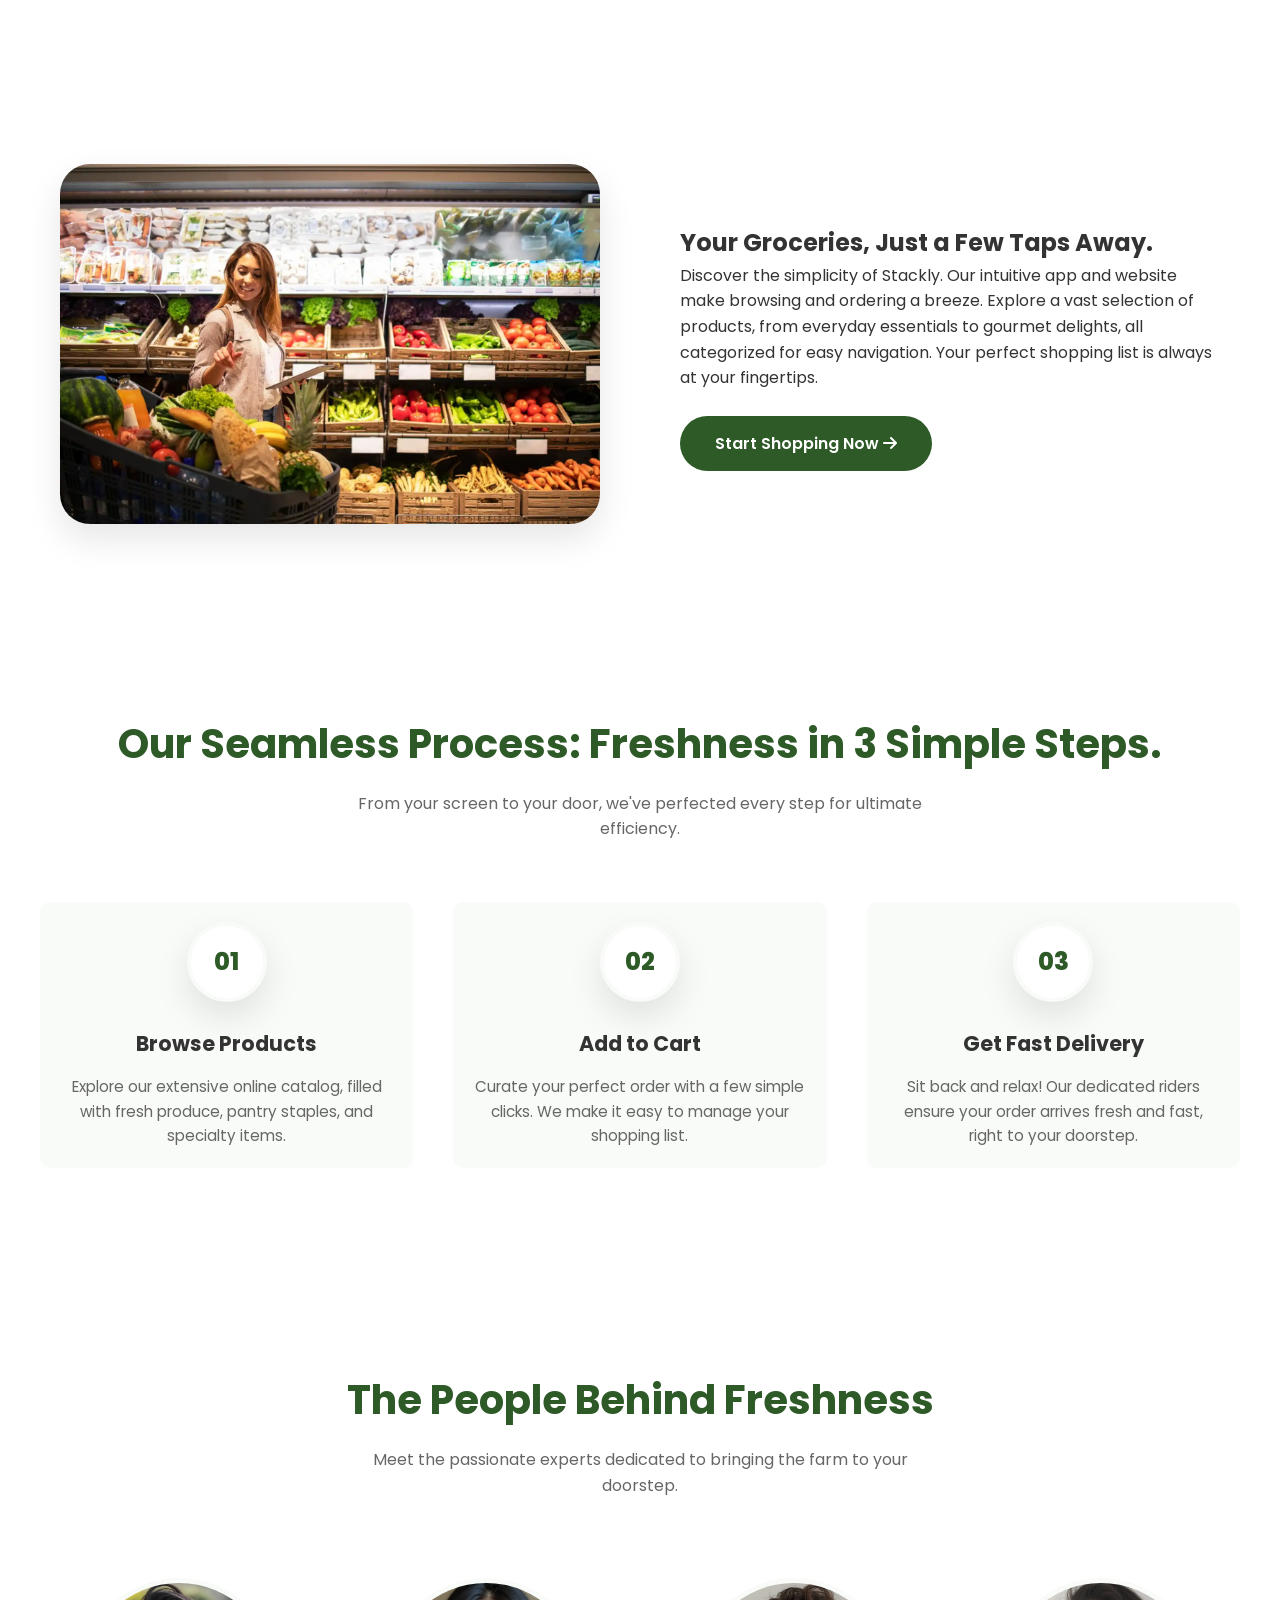
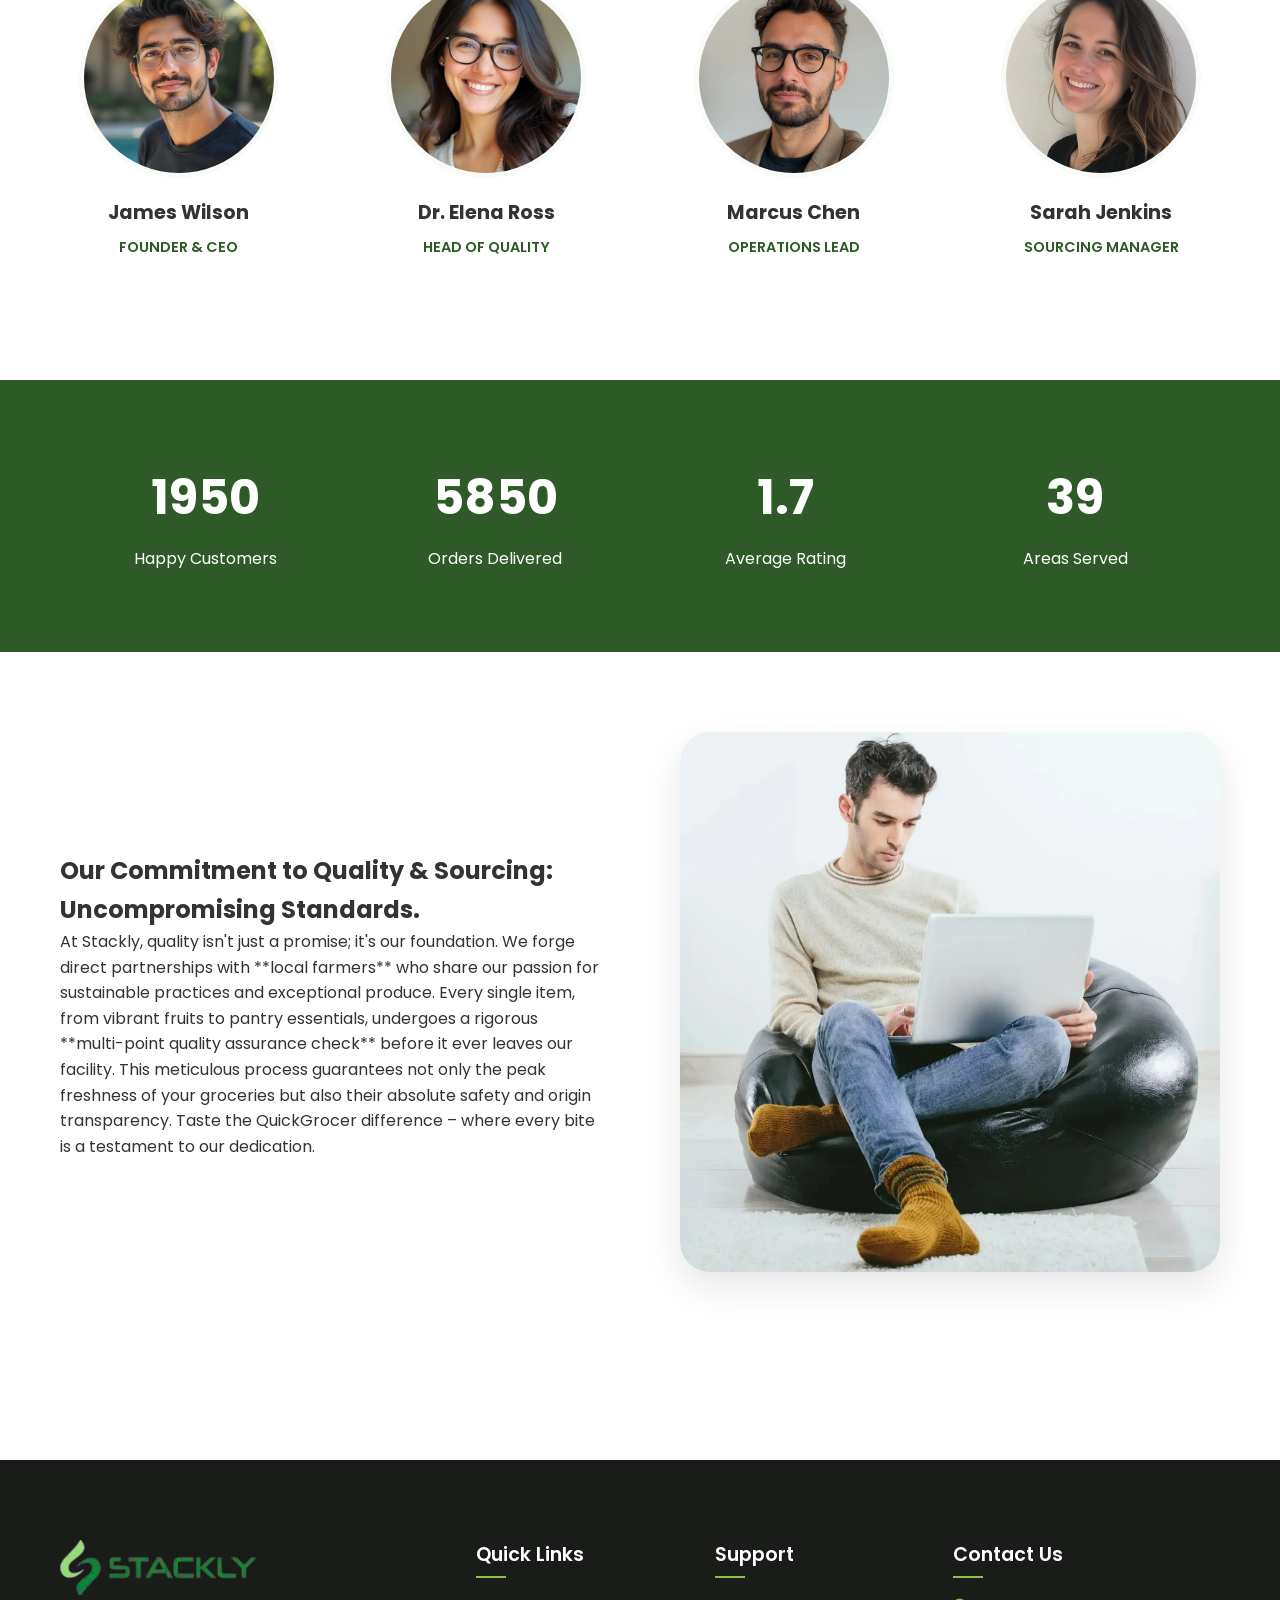
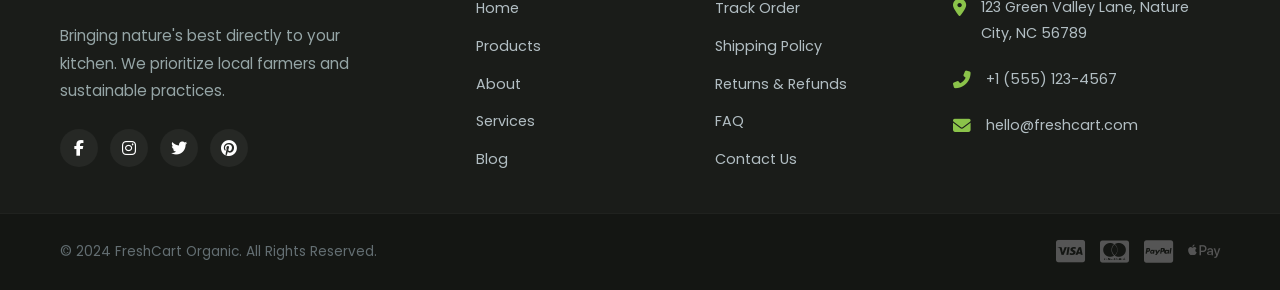
==== commit 039a9c18: "errorPage added" ====
--- a/about.html
+++ b/about.html
@@ -251,11 +251,12 @@
         <div class="footer-col">
             <h3>Quick Links</h3>
             <ul>
-                <li><a href="index.html">Home</a></li>
-                <li><a href="products.html">Shop All</a></li>
-                <li><a href="errorPage.html">Organic Fruits</a></li>
-                <li><a href="errorPage.html">Fresh Vegetables</a></li>
-                <li><a href="errorPage.html">Offers & Deals</a></li>
+            <li><a href="index.html">Home</a></li>
+                <li><a href="products.html">Products</a></li>
+                <li><a href="about.html">About</a></li>
+                <li><a href="services.html">Services</a></li>
+                <li><a href="blog.html">Blog</a></li>
+                   
             </ul>
         </div>
 
